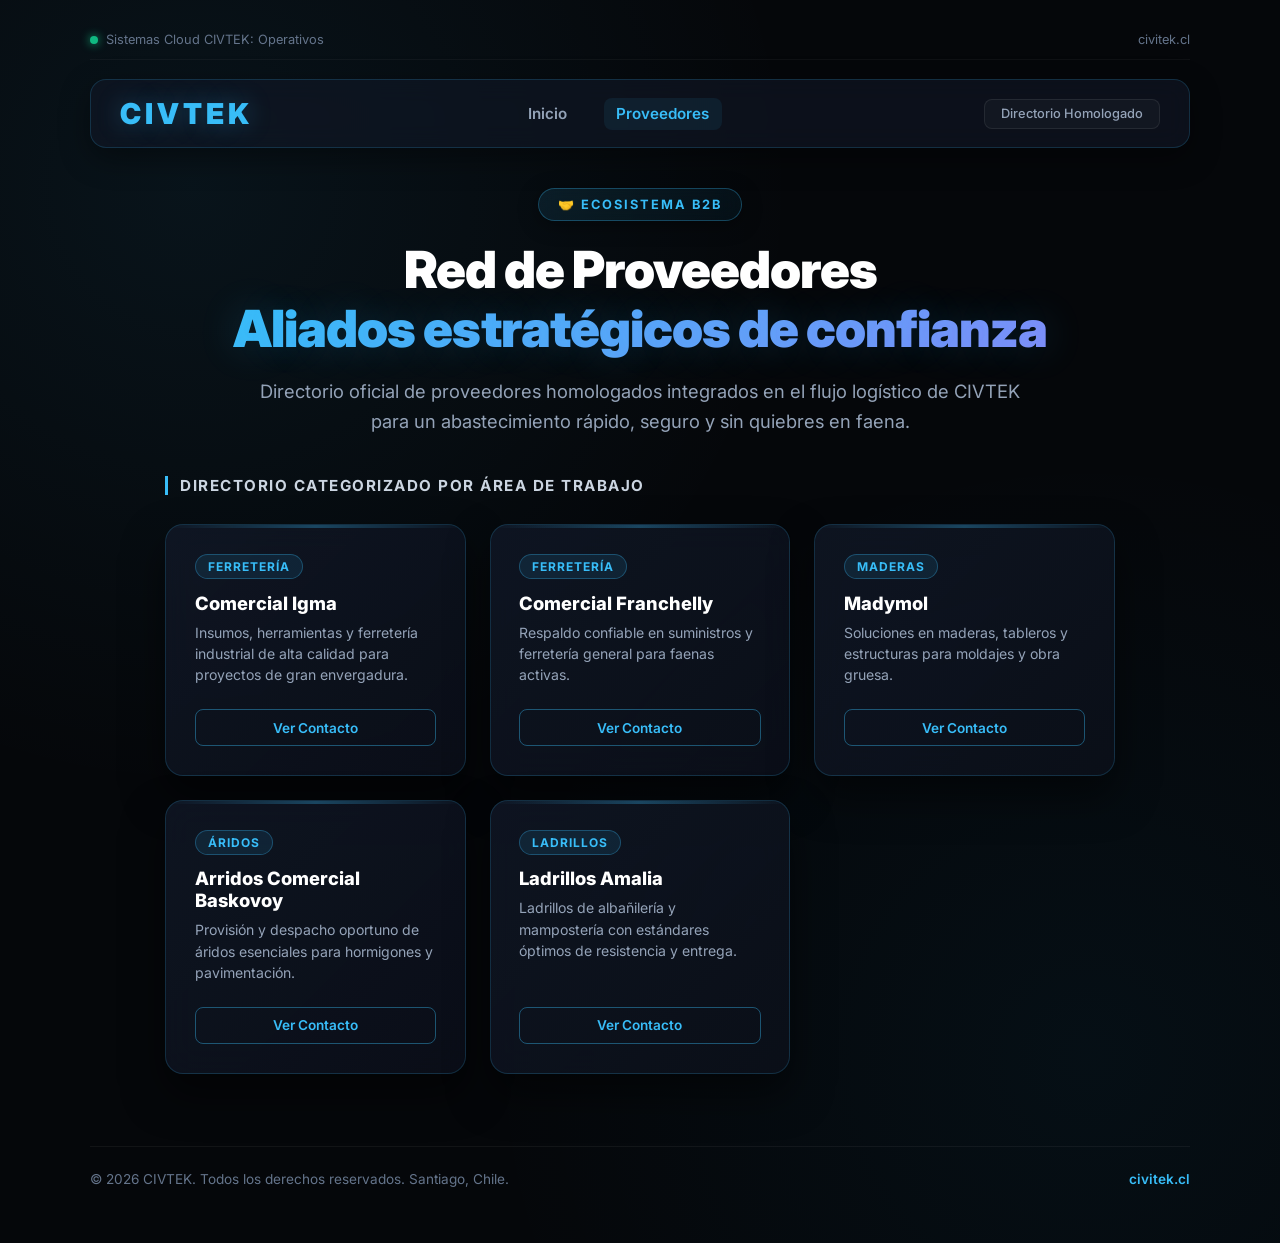
==== proveedores.html @ 5c96ae81 "Primer commit CIVTEK web" ====
<!DOCTYPE html>
<html lang="es">
<head>
    <meta charset="UTF-8">
    <meta name="viewport" content="width=device-width, initial-scale=1.0">
    <title>Red de Proveedores - CIVTEK</title>
    <link rel="stylesheet" href="style.css">
    <link href="https://fonts.googleapis.com/css2?family=Inter:wght@400;500;600;700;800;900&display=swap" rel="stylesheet">
</head>
<body>

    <div class="top-bar">
        <div class="system-status">
            <span class="status-dot"></span>
            <span>Sistemas Cloud CIVTEK: Operativos</span>
        </div>
        <div class="version-tag">civitek.cl</div>
    </div>

    <!-- Menú de Navegación del Sitio Web -->
    <header class="main-header">
        <div class="logo">CIVTEK</div>
        <nav class="nav-menu">
            <a href="index.html" class="nav-link">Inicio</a>
            <a href="proveedores.html" class="nav-link active">Proveedores</a>
        </nav>
        <div class="header-badge">Directorio Homologado</div>
    </header>

    <main>
        <div class="badge-container">
            <span class="badge">🤝 Ecosistema B2B</span>
        </div>
        
        <h1>Red de Proveedores<br><span class="highlight-text">Aliados estratégicos de confianza</span></h1>
        
        <p class="subtitle">
            Directorio oficial de proveedores homologados integrados en el flujo logístico de CIVTEK para un abastecimiento rápido, seguro y sin quiebres en faena.
        </p>

        <!-- SECCIÓN: Proveedores Organizados por Área -->
        <div class="suppliers-section">
            <div class="features-title">Directorio Categorizado por Área de Trabajo</div>
            
            <div class="suppliers-grid">
                
                <!-- Área: Ferretería -->
                <div class="supplier-card">
                    <div class="supplier-category">Ferretería</div>
                    <h3>Comercial Igma</h3>
                    <p class="supplier-desc">Insumos, herramientas y ferretería industrial de alta calidad para proyectos de gran envergadura.</p>
                    <button class="supplier-btn" onclick="alert('Comercial Igma: Proveedor verificado de Ferretería.')">Ver Contacto</button>
                </div>

                <div class="supplier-card">
                    <div class="supplier-category">Ferretería</div>
                    <h3>Comercial Franchelly</h3>
                    <p class="supplier-desc">Respaldo confiable en suministros y ferretería general para faenas activas.</p>
                    <button class="supplier-btn" onclick="alert('Comercial Franchelly: Proveedor verificado de Ferretería.')">Ver Contacto</button>
                </div>

                <!-- Área: Maderas -->
                <div class="supplier-card">
                    <div class="supplier-category">Maderas</div>
                    <h3>Madymol</h3>
                    <p class="supplier-desc">Soluciones en maderas, tableros y estructuras para moldajes y obra gruesa.</p>
                    <button class="supplier-btn" onclick="alert('Madymol: Proveedor verificado especialista en Maderas.')">Ver Contacto</button>
                </div>

                <!-- Área: Áridos -->
                <div class="supplier-card">
                    <div class="supplier-category">Áridos</div>
                    <h3>Arridos Comercial Baskovoy</h3>
                    <p class="supplier-desc">Provisión y despacho oportuno de áridos esenciales para hormigones y pavimentación.</p>
                    <button class="supplier-btn" onclick="alert('Arridos Comercial Baskovoy: Proveedor verificado de Áridos.')">Ver Contacto</button>
                </div>

                <!-- Área: Ladrillos -->
                <div class="supplier-card">
                    <div class="supplier-category">Ladrillos</div>
                    <h3>Ladrillos Amalia</h3>
                    <p class="supplier-desc">Ladrillos de albañilería y mampostería con estándares óptimos de resistencia y entrega.</p>
                    <button class="supplier-btn" onclick="alert('Ladrillos Amalia: Proveedor verificado de Ladrillos.')">Ver Contacto</button>
                </div>

            </div>
        </div>
    </main>

    <footer>
        <p>&copy; 2026 CIVTEK. Todos los derechos reservados. Santiago, Chile.</p>
        <p class="footer-domain">civitek.cl</p>
    </footer>

</body>
</html>
---- style.css ----
:root {
    --bg-base: #05070a;
    --bg-card: linear-gradient(135deg, rgba(17, 24, 39, 0.8), rgba(11, 15, 25, 0.9));
    --border-card: rgba(56, 189, 248, 0.18);
    --border-hover: rgba(56, 189, 248, 0.6);
    --accent: #38bdf8;
    --accent-glow: rgba(56, 189, 248, 0.35);
    --text-main: #f8fafc;
    --text-muted: #94a3b8;
}

* {
    margin: 0;
    padding: 0;
    box-sizing: border-box;
    font-family: 'Inter', system-ui, -apple-system, sans-serif;
}

body {
    background-color: var(--bg-base);
    color: var(--text-main);
    min-height: 100vh;
    display: flex;
    flex-direction: column;
    justify-content: space-between;
    padding: 2rem 2.5rem;
    position: relative;
    overflow-x: hidden;
    background-image: 
        radial-gradient(circle at 15% 15%, rgba(56, 189, 248, 0.07) 0%, transparent 40%),
        radial-gradient(circle at 85% 85%, rgba(14, 165, 233, 0.05) 0%, transparent 40%);
}

.top-bar {
    max-width: 1100px;
    width: 100%;
    margin: 0 auto 1.2rem auto;
    display: flex;
    justify-content: space-between;
    align-items: center;
    font-size: 0.8rem;
    color: #64748b;
    border-bottom: 1px solid rgba(255, 255, 255, 0.04);
    padding-bottom: 0.75rem;
}

.system-status {
    display: flex;
    align-items: center;
    gap: 8px;
}

.status-dot {
    width: 8px;
    height: 8px;
    background-color: #10b981;
    border-radius: 50%;
    box-shadow: 0 0 10px #10b981;
    animation: pulse-dot 2s infinite;
}

@keyframes pulse-dot {
    0% { transform: scale(0.95); opacity: 0.8; }
    50% { transform: scale(1.2); opacity: 1; box-shadow: 0 0 15px #10b981; }
    100% { transform: scale(0.95); opacity: 0.8; }
}

/* Cabecera y Menú de Navegación */
.main-header {
    max-width: 1100px;
    width: 100%;
    margin: 0 auto;
    display: flex;
    justify-content: space-between;
    align-items: center;
    background: rgba(17, 24, 39, 0.6);
    backdrop-filter: blur(12px);
    padding: 1rem 1.8rem;
    border-radius: 16px;
    border: 1px solid var(--border-card);
    box-shadow: 0 10px 30px rgba(0, 0, 0, 0.4);
}

.logo {
    font-size: 1.8rem;
    font-weight: 900;
    letter-spacing: 4px;
    color: var(--accent);
    text-shadow: 0 0 25px var(--accent-glow);
}

.nav-menu {
    display: flex;
    gap: 1.5rem;
}

.nav-link {
    color: var(--text-muted);
    text-decoration: none;
    font-size: 0.95rem;
    font-weight: 600;
    transition: color 0.3s ease;
    padding: 0.4rem 0.8rem;
    border-radius: 8px;
}

.nav-link:hover, .nav-link.active {
    color: var(--accent);
    background: rgba(56, 189, 248, 0.08);
}

.header-badge {
    background: rgba(255, 255, 255, 0.03);
    border: 1px solid rgba(255, 255, 255, 0.08);
    padding: 0.4rem 1rem;
    border-radius: 8px;
    font-size: 0.8rem;
    color: var(--text-muted);
    font-weight: 500;
}

main {
    max-width: 950px;
    width: 100%;
    margin: 0 auto;
    text-align: center;
    padding: 2.5rem 0;
}

.badge-container {
    margin-bottom: 1.2rem;
}

.badge {
    background: linear-gradient(135deg, rgba(56, 189, 248, 0.1), rgba(14, 165, 233, 0.05));
    color: var(--accent);
    padding: 0.5rem 1.2rem;
    border-radius: 100px;
    font-size: 0.8rem;
    font-weight: 700;
    text-transform: uppercase;
    letter-spacing: 2px;
    display: inline-block;
    border: 1px solid rgba(56, 189, 248, 0.3);
    box-shadow: 0 4px 20px rgba(0, 0, 0, 0.4);
    backdrop-filter: blur(10px);
}

h1 {
    font-size: 3.2rem;
    margin-bottom: 1.2rem;
    line-height: 1.15;
    font-weight: 900;
    letter-spacing: -1px;
    color: #ffffff;
}

.highlight-text {
    background: linear-gradient(135deg, #38bdf8 0%, #818cf8 100%);
    -webkit-background-clip: text;
    -webkit-text-fill-color: transparent;
    text-shadow: 0 0 40px rgba(56, 189, 248, 0.2);
}

p.subtitle {
    font-size: 1.15rem;
    color: var(--text-muted);
    margin-bottom: 2.5rem;
    line-height: 1.6;
    max-width: 780px;
    margin-left: auto;
    margin-right: auto;
}

.cta-container {
    margin-bottom: 3.5rem;
}

.cta-button {
    background: linear-gradient(135deg, #0284c7, #0369a1);
    color: #ffffff;
    border: 1px solid rgba(56, 189, 248, 0.5);
    padding: 0.9rem 2rem;
    border-radius: 12px;
    font-size: 1rem;
    font-weight: 700;
    cursor: pointer;
    display: inline-flex;
    align-items: center;
    gap: 10px;
    box-shadow: 0 10px 25px rgba(2, 132, 199, 0.4);
    transition: all 0.3s cubic-bezier(0.16, 1, 0.3, 1);
}

.cta-button:hover {
    transform: translateY(-3px);
    background: linear-gradient(135deg, #0369a1, #075985);
    box-shadow: 0 15px 35px rgba(56, 189, 248, 0.4);
    border-color: var(--accent);
}

.features-title {
    font-size: 0.95rem;
    color: #cbd5e1;
    margin-bottom: 1.8rem;
    font-weight: 700;
    text-align: left;
    border-left: 3px solid var(--accent);
    padding-left: 12px;
    letter-spacing: 1.5px;
    text-transform: uppercase;
}

.features {
    display: grid;
    grid-template-columns: repeat(auto-fit, minmax(210px, 1fr));
    gap: 1.5rem;
    text-align: left;
    margin-bottom: 3rem;
}

.feature-card, .supplier-card {
    background: var(--bg-card);
    backdrop-filter: blur(16px);
    padding: 1.8rem;
    border-radius: 18px;
    border: 1px solid var(--border-card);
    box-shadow: 0 20px 40px rgba(0, 0, 0, 0.5);
    transition: all 0.4s cubic-bezier(0.16, 1, 0.3, 1);
    position: relative;
    overflow: hidden;
    display: flex;
    flex-direction: column;
    justify-content: space-between;
}

.feature-card::before, .supplier-card::before {
    content: '';
    position: absolute;
    top: 0;
    left: 0;
    width: 100%;
    height: 3px;
    background: linear-gradient(90deg, transparent, var(--accent), transparent);
    opacity: 0.3;
    transition: opacity 0.3s;
}

.feature-card:hover, .supplier-card:hover {
    transform: translateY(-8px) scale(1.01);
    border-color: var(--border-hover);
    box-shadow: 0 25px 50px rgba(56, 189, 248, 0.15);
    background: linear-gradient(135deg, rgba(30, 41, 59, 0.9), rgba(15, 23, 42, 0.95));
}

.feature-card:hover::before, .supplier-card:hover::before {
    opacity: 1;
}

.card-icon {
    font-size: 1.8rem;
    margin-bottom: 1rem;
    background: rgba(56, 189, 248, 0.1);
    width: 45px;
    height: 45px;
    display: flex;
    align-items: center;
    justify-content: center;
    border-radius: 10px;
    border: 1px solid rgba(56, 189, 248, 0.2);
}

.feature-card h3 {
    font-size: 1.1rem;
    margin-bottom: 0.75rem;
    color: var(--text-main);
    font-weight: 700;
}

.feature-card p {
    font-size: 0.88rem;
    color: var(--text-muted);
    line-height: 1.5;
}

/* Estilos de Proveedores */
.suppliers-section {
    margin-top: 1rem;
    margin-bottom: 2rem;
}

.suppliers-grid {
    display: grid;
    grid-template-columns: repeat(auto-fit, minmax(260px, 1fr));
    gap: 1.5rem;
    text-align: left;
}

.supplier-category {
    font-size: 0.75rem;
    background: rgba(56, 189, 248, 0.1);
    color: var(--accent);
    border: 1px solid rgba(56, 189, 248, 0.3);
    padding: 0.25rem 0.75rem;
    border-radius: 20px;
    display: inline-block;
    font-weight: 700;
    text-transform: uppercase;
    letter-spacing: 1px;
    margin-bottom: 0.8rem;
    align-self: flex-start;
}

.supplier-card h3 {
    font-size: 1.15rem;
    color: #ffffff;
    font-weight: 800;
    margin-bottom: 0.5rem;
}

.supplier-desc {
    font-size: 0.88rem;
    color: var(--text-muted);
    line-height: 1.5;
    margin-bottom: 1.5rem;
    flex-grow: 1;
}

.supplier-btn {
    background: transparent;
    color: var(--accent);
    border: 1px solid rgba(56, 189, 248, 0.4);
    padding: 0.6rem 1.2rem;
    border-radius: 8px;
    font-size: 0.85rem;
    font-weight: 600;
    cursor: pointer;
    transition: all 0.3s ease;
    width: 100%;
}

.supplier-btn:hover {
    background: rgba(56, 189, 248, 0.1);
    border-color: var(--accent);
    box-shadow: 0 0 15px rgba(56, 189, 248, 0.2);
}

footer {
    text-align: center;
    color: #64748b;
    font-size: 0.85rem;
    padding: 1.5rem 0;
    border-top: 1px solid rgba(255, 255, 255, 0.05);
    max-width: 1100px;
    width: 100%;
    margin: 0 auto;
    display: flex;
    justify-content: space-between;
    align-items: center;
}

.footer-domain {
    color: var(--accent);
    font-weight: 600;
}

.brand-logo {
    display: flex;
    align-items: center;
    gap: 12px;
    text-decoration: none;
}

.logo-icon {
    width: 42px;
    height: 42px;
    background: linear-gradient(135deg, rgba(56, 189, 248, 0.15), rgba(14, 165, 233, 0.05));
    border: 1px solid rgba(56, 189, 248, 0.4);
    border-radius: 10px;
    display: flex;
    align-items: center;
    justify-content: center;
    color: var(--accent);
    box-shadow: 0 0 20px rgba(56, 189, 248, 0.2);
    transition: transform 0.3s ease, box-shadow 0.3s ease;
}

.brand-logo:hover .logo-icon {
    transform: scale(1.05);
    box-shadow: 0 0 25px rgba(56, 189, 248, 0.4);
}

.logo-text {
    font-size: 1.8rem;
    font-weight: 900;
    letter-spacing: 4px;
    color: #ffffff;
}

.logo-highlight {
    color: var(--accent);
    text-shadow: 0 0 25px var(--accent-glow);
}
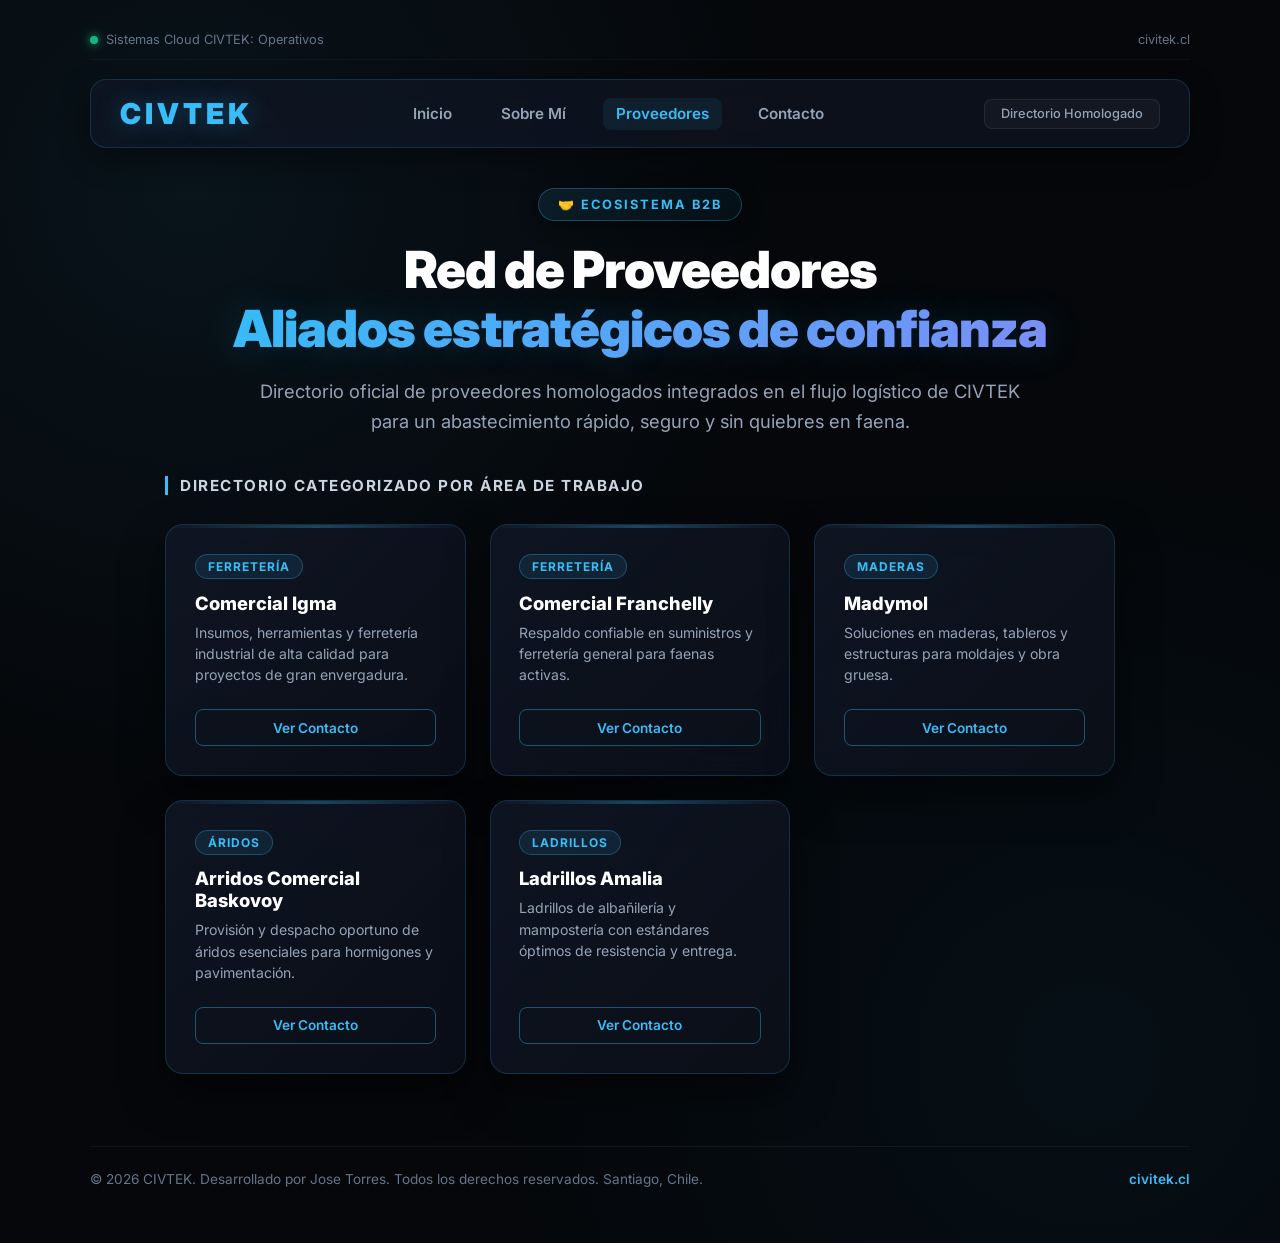
==== commit f5f2eb2a: "Actualizacion seccion sobre mi y proveedores." ====
--- a/proveedores.html
+++ b/proveedores.html
@@ -17,12 +17,14 @@
         <div class="version-tag">civitek.cl</div>
     </div>
 
-    <!-- Menú de Navegación del Sitio Web -->
+    <!-- Menú de Navegación del Sitio Web Sincronizado -->
     <header class="main-header">
         <div class="logo">CIVTEK</div>
         <nav class="nav-menu">
             <a href="index.html" class="nav-link">Inicio</a>
+            <a href="index.html#historia" class="nav-link">Sobre Mí</a>
             <a href="proveedores.html" class="nav-link active">Proveedores</a>
+            <a href="index.html#contacto" class="nav-link">Contacto</a>
         </nav>
         <div class="header-badge">Directorio Homologado</div>
     </header>
@@ -49,14 +51,14 @@
                     <div class="supplier-category">Ferretería</div>
                     <h3>Comercial Igma</h3>
                     <p class="supplier-desc">Insumos, herramientas y ferretería industrial de alta calidad para proyectos de gran envergadura.</p>
-                    <button class="supplier-btn" onclick="alert('Comercial Igma: Proveedor verificado de Ferretería.')">Ver Contacto</button>
+                    <button class="supplier-btn" onclick="alert('Comercial Igma: Proveedor verificado de Ferretería. Contacto integrado en red CIVTEK.')">Ver Contacto</button>
                 </div>
 
                 <div class="supplier-card">
                     <div class="supplier-category">Ferretería</div>
                     <h3>Comercial Franchelly</h3>
                     <p class="supplier-desc">Respaldo confiable en suministros y ferretería general para faenas activas.</p>
-                    <button class="supplier-btn" onclick="alert('Comercial Franchelly: Proveedor verificado de Ferretería.')">Ver Contacto</button>
+                    <button class="supplier-btn" onclick="alert('Comercial Franchelly: Proveedor verificado de Ferretería. Contacto integrado en red CIVTEK.')">Ver Contacto</button>
                 </div>
 
                 <!-- Área: Maderas -->
@@ -64,7 +66,7 @@
                     <div class="supplier-category">Maderas</div>
                     <h3>Madymol</h3>
                     <p class="supplier-desc">Soluciones en maderas, tableros y estructuras para moldajes y obra gruesa.</p>
-                    <button class="supplier-btn" onclick="alert('Madymol: Proveedor verificado especialista en Maderas.')">Ver Contacto</button>
+                    <button class="supplier-btn" onclick="alert('Madymol: Proveedor verificado especialista en Maderas. Contacto integrado en red CIVTEK.')">Ver Contacto</button>
                 </div>
 
                 <!-- Área: Áridos -->
@@ -72,7 +74,7 @@
                     <div class="supplier-category">Áridos</div>
                     <h3>Arridos Comercial Baskovoy</h3>
                     <p class="supplier-desc">Provisión y despacho oportuno de áridos esenciales para hormigones y pavimentación.</p>
-                    <button class="supplier-btn" onclick="alert('Arridos Comercial Baskovoy: Proveedor verificado de Áridos.')">Ver Contacto</button>
+                    <button class="supplier-btn" onclick="alert('Arridos Comercial Baskovoy: Proveedor verificado de Áridos. Contacto integrado en red CIVTEK.')">Ver Contacto</button>
                 </div>
 
                 <!-- Área: Ladrillos -->
@@ -80,7 +82,7 @@
                     <div class="supplier-category">Ladrillos</div>
                     <h3>Ladrillos Amalia</h3>
                     <p class="supplier-desc">Ladrillos de albañilería y mampostería con estándares óptimos de resistencia y entrega.</p>
-                    <button class="supplier-btn" onclick="alert('Ladrillos Amalia: Proveedor verificado de Ladrillos.')">Ver Contacto</button>
+                    <button class="supplier-btn" onclick="alert('Ladrillos Amalia: Proveedor verificado de Ladrillos. Contacto integrado en red CIVTEK.')">Ver Contacto</button>
                 </div>
 
             </div>
@@ -88,7 +90,7 @@
     </main>
 
     <footer>
-        <p>&copy; 2026 CIVTEK. Todos los derechos reservados. Santiago, Chile.</p>
+        <p>&copy; 2026 CIVTEK. Desarrollado por Jose Torres. Todos los derechos reservados. Santiago, Chile.</p>
         <p class="footer-domain">civitek.cl</p>
     </footer>
 
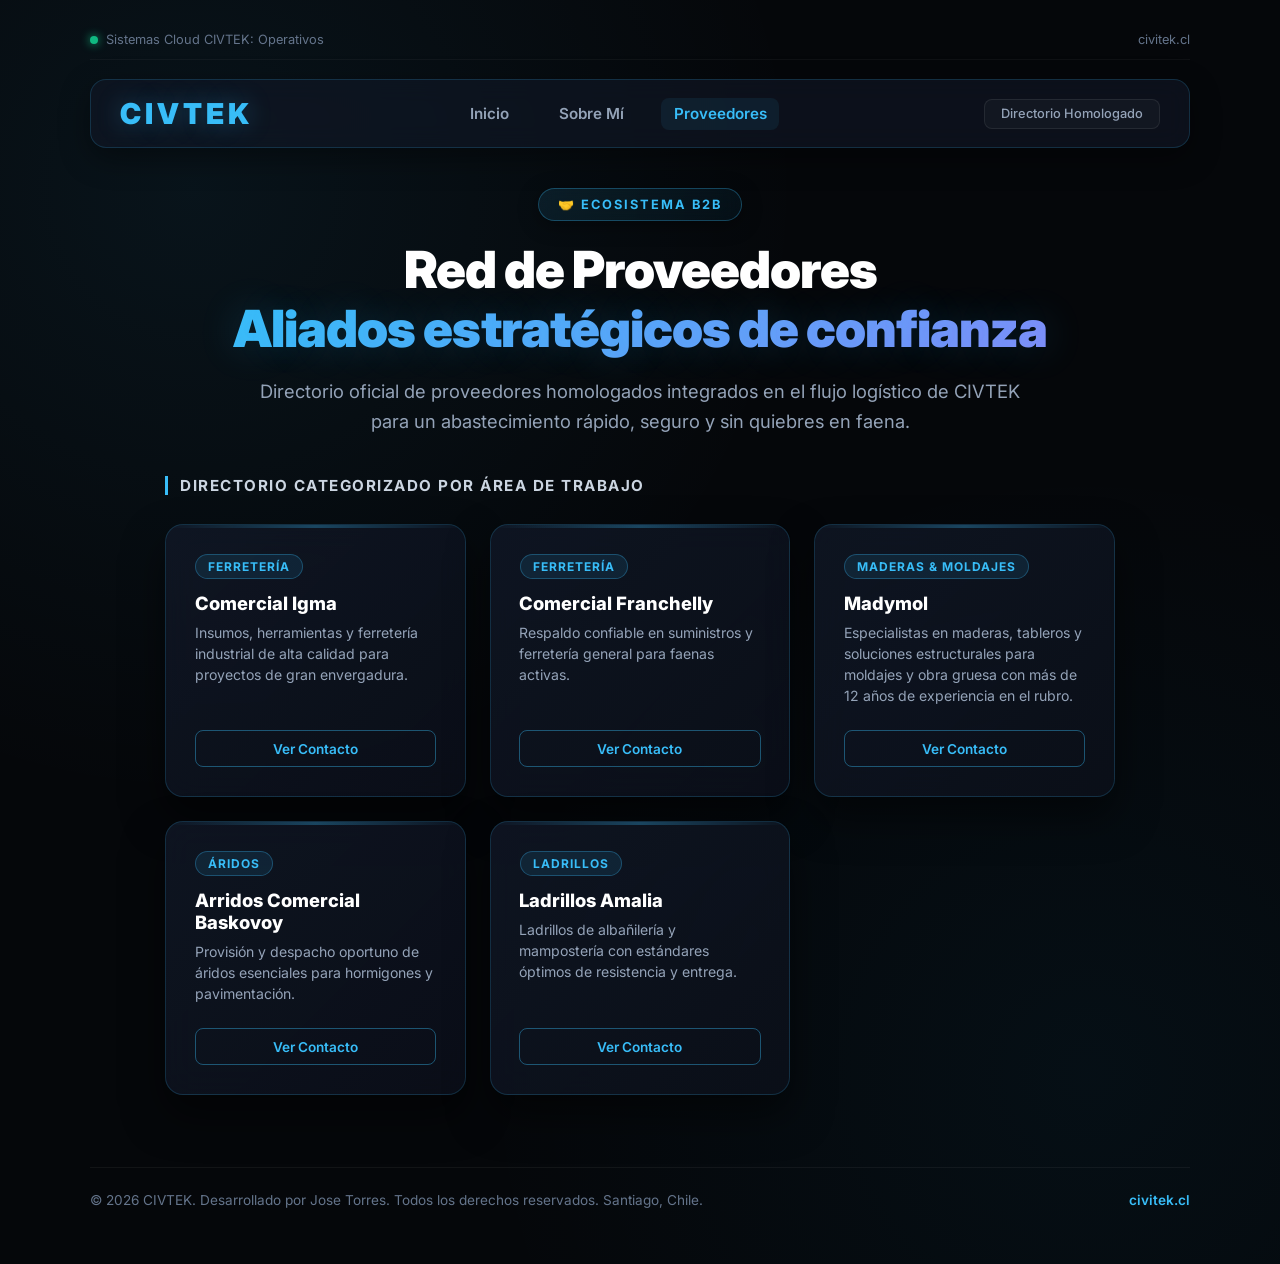
==== commit 9eff532a: "fotografia nuevo archivo" ====
--- a/proveedores.html
+++ b/proveedores.html
@@ -20,12 +20,11 @@
     <!-- Menú de Navegación del Sitio Web Sincronizado -->
     <header class="main-header">
         <div class="logo">CIVTEK</div>
-        <nav class="nav-menu">
-            <a href="index.html" class="nav-link">Inicio</a>
-            <a href="index.html#historia" class="nav-link">Sobre Mí</a>
-            <a href="proveedores.html" class="nav-link active">Proveedores</a>
-            <a href="index.html#contacto" class="nav-link">Contacto</a>
-        </nav>
+       <nav class="nav-menu">
+    <a href="index.html" class="nav-link">Inicio</a>
+    <a href="historia.html" class="nav-link">Sobre Mí</a>
+    <a href="proveedores.html" class="nav-link active">Proveedores</a>
+</nav>
         <div class="header-badge">Directorio Homologado</div>
     </header>
 
@@ -61,13 +60,13 @@
                     <button class="supplier-btn" onclick="alert('Comercial Franchelly: Proveedor verificado de Ferretería. Contacto integrado en red CIVTEK.')">Ver Contacto</button>
                 </div>
 
-                <!-- Área: Maderas -->
-                <div class="supplier-card">
-                    <div class="supplier-category">Maderas</div>
-                    <h3>Madymol</h3>
-                    <p class="supplier-desc">Soluciones en maderas, tableros y estructuras para moldajes y obra gruesa.</p>
-                    <button class="supplier-btn" onclick="alert('Madymol: Proveedor verificado especialista en Maderas. Contacto integrado en red CIVTEK.')">Ver Contacto</button>
-                </div>
+               <!-- Área: Maderas -->
+<div class="supplier-card">
+    <div class="supplier-category">Maderas & Moldajes</div>
+    <h3>Madymol</h3>
+    <p class="supplier-desc">Especialistas en maderas, tableros y soluciones estructurales para moldajes y obra gruesa con más de 12 años de experiencia en el rubro.</p>
+    <button class="supplier-btn" onclick="alert('Madymol: Proveedor verificado especialista en Maderas y Moldajes. Integrado en red CIVTEK.')">Ver Contacto</button>
+</div>
 
                 <!-- Área: Áridos -->
                 <div class="supplier-card">
